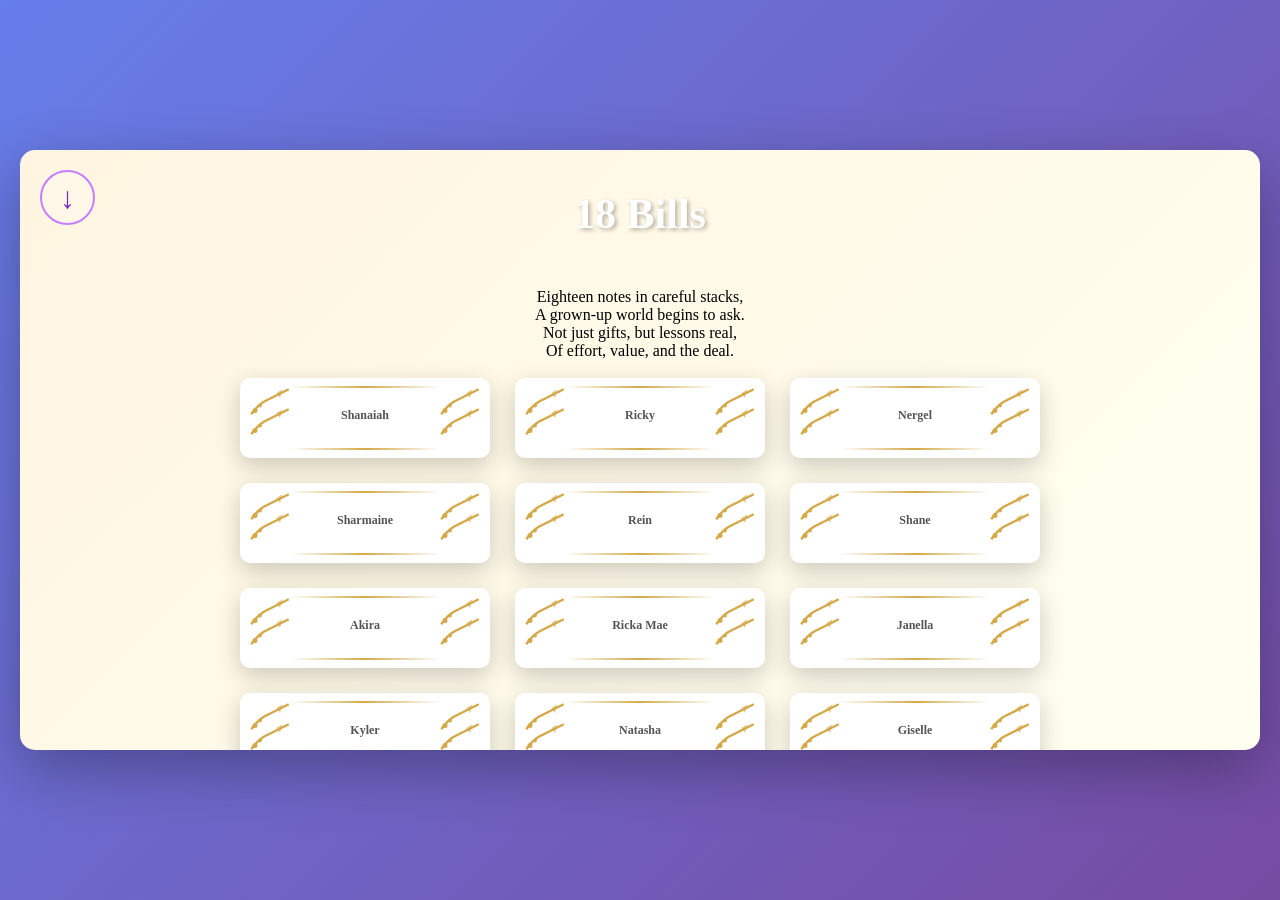
==== bills.html @ e5e014ae "Tab for the 18 Bills" ====
<!DOCTYPE html>
<html lang="en">
<head>
    <meta charset="UTF-8">
    <meta name="viewport" content="width=device-width, initial-scale=1.0">
    <title>Guest List - 18th Birthday</title>
    <style>
        * {
    margin: 0;
    padding: 0;
    box-sizing: border-box;
}

body {
    font-family: 'Arial', sans-serif;
    background: linear-gradient(135deg, #667eea 0%, #764ba2 100%);
    min-height: 100vh;
    padding: 40px 20px;

    opacity: 1;
    transition: opacity 0.5s ease, transform 0.5s ease;

    overflow-x: hidden;
}

.guests-container {
    max-width: 800px;
    margin: 0 auto;
}

.guests-title {
    text-align: center;
    color: white;
    font-size: 42px;
    margin-bottom: 50px;
    text-shadow: 2px 2px 4px rgba(0, 0, 0, 0.3);
}

.guests-list {
     display: grid;
    grid-template-columns: repeat(3, 1fr);
    gap: 25px;
}

.guest-card {
    position: relative;
    background: white;
    border-radius: 10px;
    padding: 30px 20px;
    min-height: 80px;
    box-shadow: 0 8px 25px rgba(0, 0, 0, 0.2);
    transition: all 0.3s ease;
}

.guest-card:hover {
    transform: translateY(-5px);
    box-shadow: 0 12px 35px rgba(0, 0, 0, 0.3);
}

.ornamental-border {
    position: absolute;
    top: 0;
    left: 0;
    right: 0;
    bottom: 0;
    pointer-events: none;
}

/* Corner decorations */
.corner {
    position: absolute;
    width: 50px;
    height: 50px;
    color: #d4a949;
}

.corner-svg {
    width: 100%;
    height: 100%;
}

.top-left {
    top: 5px;
    left: 5px;
}

.top-right {
    top: 5px;
    right: 5px;
    transform: scaleX(-1);
}

.bottom-left {
    bottom: 5px;
    left: 5px;
    transform: scaleY(-1);
}

.bottom-right {
    bottom: 5px;
    right: 5px;
    transform: scaleX(-1) scaleY(-1);
}

/* Border lines */
.border-line {
    position: absolute;
    background: linear-gradient(90deg, transparent, #d4a949, transparent);
}

.horizontal-top {
    top: 8px;
    left: 50px;
    right: 50px;
    height: 2px;
}

.horizontal-bottom {
    bottom: 8px;
    left: 50px;
    right: 50px;
    height: 2px;
}

.vertical-left {
    left: 8px;
    top: 50px;
    bottom: 50px;
    width: 2px;
}

.vertical-right {
    right: 8px;
    top: 50px;
    bottom: 50px;
    width: 2px;
}

/* Guest content */
.guest-content {
    position: relative;
    z-index: 2;
    text-align: center;
}

.guest-name {
    color: #764ba2;
    font-size: 18px;
    font-weight: bold;
}

/* Responsive design */
@media (max-width: 600px) {
    .guests-title {
        font-size: 32px;
        margin-bottom: 30px;
    }

    .guest-card {
        padding: 25px 15px;
    }

    .corner {
        width: 40px;
        height: 40px;
    }

    .horizontal-top,
    .horizontal-bottom {
        left: 40px;
        right: 40px;
    }

    .vertical-left,
    .vertical-right {
        top: 40px;
        bottom: 40px;
    }

    .guest-name {
        font-size: 16px;
    }
}

* {
    margin: 0;
    padding: 0;
    box-sizing: border-box;
}

body {
    font-family: 'Georgia', serif;
    background: linear-gradient(135deg, #667eea 0%, #764ba2 100%);
    min-height: 100vh;
    display: flex;
    justify-content: center;
    align-items: center;
    padding: 20px;
}

/* ========== ENVELOPE STYLES ========== */
.envelope-container {
    text-align: center;
}

.envelope {
    width: 300px;
    height: 200px;
    background: linear-gradient(135deg, #fff5e1 0%, #ffe4b5 100%);
    border: 3px solid #d4af37;
    border-radius: 5px;
    position: relative;
    cursor: pointer;
    transition: transform 0.3s ease, box-shadow 0.3s ease;
    box-shadow: 0 10px 30px rgba(0, 0, 0, 0.3);
    margin: 0 auto 30px;
}

.envelope:hover {
    transform: translateY(-5px);
    box-shadow: 0 15px 40px rgba(0, 0, 0, 0.4);
}

.envelope-flap {
    width: 0;
    height: 0;
    border-left: 150px solid transparent;
    border-right: 150px solid transparent;
    border-top: 100px solid #d4af37;
    position: absolute;
    top: 0;
    left: 0;
    transition: all 0.6s ease;
    transform-origin: top center;
}

.envelope.open .envelope-flap {
    border-top-color: #fff5e1;
    transform: rotateX(180deg);
}

.envelope-body {
    width: 100%;
    height: 100%;
    display: flex;
    justify-content: center;
    align-items: center;
    background: linear-gradient(135deg, #fff5e1 0%, #ffe4b5 100%);
}

.envelope-text {
    font-size: 28px;
    font-weight: bold;
    color: #d4af37;
    text-shadow: 2px 2px 4px rgba(0, 0, 0, 0.1);
    animation: float 3s ease-in-out infinite;
}

@keyframes float {
    0%, 100% { transform: translateY(0px); }
    50% { transform: translateY(-10px); }
}

.click-text {
    font-size: 16px;
    color: #ffffff;
    font-style: italic;
    animation: blink 2s infinite;
    margin-top: 20px;
}

@keyframes blink {
    0%, 100% { opacity: 1; }
    50% { opacity: 0.5; }
}

/* ========== CARDS STYLES ========== */
.cards-container {
    width: 100%;
    max-width: 600px;
    position: relative;
}

.card {
    background: linear-gradient(135deg, #fff5e1 0%, #fffff0 100%);
    border-radius: 15px;
    padding: 40px 30px;
    box-shadow: 0 20px 60px rgba(0, 0, 0, 0.3);
    position: absolute;
    width: 100%;
    opacity: 0;
    pointer-events: none;
    transition: opacity 0.4s ease, transform 0.4s ease;
    transform: scale(0.95);
    max-height: 600px;
    overflow-y: auto;

    /* animation */
    animation: slideLeft 1s ease;
}

/* animation keyframes */
@keyframes slideLeft{
    from{
        transform: translateX(-300px);
        opacity: 0;
    }

    to{
        transform: translateX(0);
        opacity: 1;
    }
}

.card.active {
    opacity: 1;
    pointer-events: auto;
    transform: scale(1);
    position: relative;
}

/* ========== CARD CONTENT ========== */
.card-content {
    text-align: center;
}

.card-title {
    font-size: 32px;
    color: #764ba2;
    margin-bottom: 20px;
    text-shadow: 1px 1px 2px rgba(0, 0, 0, 0.1);
}

.card-message {
    font-size: 16px;
    color: #555;
    margin-bottom: 15px;
}

.birthday-name {
    font-size: 36px;
    color: #d4af37;
    margin-bottom: 20px;
    font-style: italic;
}

.card-subtext {
    font-size: 18px;
    color: #764ba2;
    font-weight: bold;
    margin-bottom: 40px;
}

/* ========== NAVIGATION BUTTONS ========== */
.card-buttons {
    display: flex;
    flex-direction: column;
    gap: 15px;
    margin-top: 30px;
}

.nav-btn, .back-btn, .close-btn {
    padding: 12px 25px;
    font-size: 16px;
    border: none;
    border-radius: 8px;
    cursor: pointer;
    transition: all 0.3s ease;
    font-weight: bold;
}

.nav-btn {
    background: linear-gradient(135deg, #667eea 0%, #764ba2 100%);
    color: white;
    box-shadow: 0 5px 15px rgba(102, 126, 234, 0.4);
}

.nav-btn:hover {
    transform: translateY(-3px);
    box-shadow: 0 8px 20px rgba(102, 126, 234, 0.6);
}

.nav-btn:active {
    transform: translateY(-1px);
}

.back-btn {
    background: #f0f0f0;
    color: #764ba2;
    position: absolute;
    top: 15px;
    left: 15px;
    padding: 8px 15px;
    font-size: 14px;
    border: 2px solid #764ba2;
}

.back-btn:hover {
    background: #e0e0e0;
    transform: translateX(-3px);
}

.close-btn {
    background: transparent;
    color: #764ba2;
    position: absolute;
    top: 15px;
    right: 15px;
    font-size: 24px;
    width: 40px;
    height: 40px;
    padding: 0;
    border: 2px solid #764ba2;
    border-radius: 50%;
}

.close-btn:hover {
    background: #f0f0f0;
    transform: rotate(90deg);
}

/* ========== GUESTS GRID ========== */
.guests-grid {
    display: grid;
    grid-template-columns: repeat(auto-fit, minmax(100px, 1fr));
    gap: 20px;
    margin-top: 30px;
    padding: 30px 0;
}

.guest-item {
    text-align: center;
}

.guest-avatar {
    width: 80px;
    height: 80px;
    background: linear-gradient(135deg, #667eea 0%, #764ba2 100%);
    border-radius: 50%;
    display: flex;
    justify-content: center;
    align-items: center;
    margin: 0 auto 10px;
    font-size: 24px;
    font-weight: bold;
    color: white;
    box-shadow: 0 5px 15px rgba(102, 126, 234, 0.4);
}

.guest-name {
    font-size: 12px;
    color: #555;
    word-break: break-word;
}

/* ========== ABOUT SECTION ========== */
.about-section {
    text-align: left;
    background: rgba(102, 126, 234, 0.1);
    padding: 25px;
    border-radius: 10px;
    margin-top: 30px;
}

.about-text {
    font-size: 15px;
    color: #333;
    line-height: 1.8;
    margin-bottom: 20px;
}

.about-text:last-child {
    margin-bottom: 0;
}

/* ========== DETAILS SECTION ========== */
.details-section {
    display: grid;
    grid-template-columns: repeat(auto-fit, minmax(200px, 1fr));
    gap: 25px;
    margin-top: 30px;
}

.detail-item {
    background: rgba(102, 126, 234, 0.1);
    padding: 20px;
    border-radius: 10px;
    text-align: left;
}

.detail-item h3 {
    font-size: 18px;
    color: #764ba2;
    margin-bottom: 10px;
}

.detail-item p {
    font-size: 14px;
    color: #555;
    line-height: 1.6;
}

/* ========== SCROLLBAR STYLING ========== */
.card::-webkit-scrollbar {
    width: 6px;
}

.card::-webkit-scrollbar-track {
    background: #f1f1f1;
    border-radius: 10px;
}

.card::-webkit-scrollbar-thumb {
    background: #764ba2;
    border-radius: 10px;
}

.card::-webkit-scrollbar-thumb:hover {
    background: #667eea;
}

/* ========== RESPONSIVE DESIGN ========== */
@media (max-width: 768px) {
    .card {
        padding: 30px 20px;
    }

    .card-title {
        font-size: 24px;
    }

    .birthday-name {
        font-size: 28px;
    }

    .guests-grid {
        grid-template-columns: repeat(auto-fit, minmax(80px, 1fr));
        gap: 15px;
    }

    .guest-avatar {
        width: 60px;
        height: 60px;
        font-size: 18px;
    }

    .details-section {
        grid-template-columns: 1fr;
    }

    .envelope {
        width: 250px;
        height: 170px;
    }

    .envelope-flap {
        border-left: 125px solid transparent;
        border-right: 125px solid transparent;
        border-top: 85px solid #d4af37;
    }
}

@media (max-width: 480px) {
    body {
        padding: 10px;
    }

    .envelope {
        width: 220px;
        height: 150px;
    }

    .envelope-flap {
        border-left: 110px solid transparent;
        border-right: 110px solid transparent;
        border-top: 75px solid #d4af37;
    }

    .envelope-text {
        font-size: 20px;
    }

    .card {
        padding: 25px 15px;
        max-height: 500px;
    }

    .card-title {
        font-size: 20px;
    }

    .birthday-name {
        font-size: 24px;
    }

    .nav-btn {
        font-size: 14px;
        padding: 10px 20px;
    }

    .guests-grid {
        grid-template-columns: repeat(3, 1fr);
        gap: 10px;
    }

    .guest-name {
        font-size: 10px;
    }
}

@media (max-width: 768px) {
    .guests-list {
        grid-template-columns: repeat(2, 1fr);
    }
}

@media (max-width: 480px) {
    .guests-list {
        grid-template-columns: 1fr;
    }
}

.btn {
    display: flex;
    flex-direction: column;
    gap: 15px;
    margin-top: 30px;
    
}

.back-btn {
    padding: 12px 25px;
    font-size: 16px;
    border: none;
    border-radius: 8px;
    cursor: pointer;
    transition: transform 0.3s ease, box-shadow 0.3s ease;
    font-weight: bold;
}

.close-btn {
    position: fixed;
    top: 20px;
    left: 20px;

    width: 55px;
    height: 55px;

    display: flex;
    align-items: center;
    justify-content: center;

    border-radius: 50%;
    text-decoration: none;

    background: rgba(255,255,255,0.2);
    backdrop-filter: blur(8px);

    color: #7b2cbf;
    font-size:30px;
    font-weight: bold;

    border: 2px solid #c77dff;

    transition: all 0.4s ease;
}

.back-btn:hover {
    transform: scale(1.08);
    box-shadow: 0 8px 20px rgba(102, 126, 234, 0.4);
}

/* EXIT ANIMATION */
.fade-out {
    opacity: 0;
    transform: translateX(-80px);
}

/* ENTER ANIMATION */
.fade-in {
    opacity: 0;
    transform: translateX(80px);
}

.fade-in-active {
    opacity: 1;
    transform: translateX(0);
}
    </style>
</head>
<body>
    <div class="card active" id="card-main">
    <a href="eighteenth.html" class="close-btn">↓</a>
    <div class="card-content">
    <div class="guests-container">
        <h1 class="guests-title">18 Bills</h1>
        
        <p>Eighteen notes in careful stacks,<br>
            A grown-up world begins to ask.<br>
            Not just gifts, but lessons real,<br>
            Of effort, value, and the deal.</p>
<br>
        <div class="guests-list">
            <!-- Guest 1 -->
            <div class="guest-card">
                <div class="ornamental-border">
                    <div class="corner top-left">
                        <svg viewBox="0 0 40 40" class="corner-svg">
                            <path d="M 35 5 Q 25 10 15 15 Q 10 18 5 25" fill="none" stroke="currentColor" stroke-width="2"/>
                            <circle cx="8" cy="22" r="2" fill="currentColor"/>
                            <circle cx="12" cy="18" r="1.5" fill="currentColor"/>
                            <path d="M 25 8 L 30 5 L 28 12" fill="currentColor" opacity="0.6"/>
                        </svg>
                    </div>
                    <div class="corner top-right">
                        <svg viewBox="0 0 40 40" class="corner-svg">
                            <path d="M 5 5 Q 15 10 25 15 Q 30 18 35 25" fill="none" stroke="currentColor" stroke-width="2"/>
                            <circle cx="32" cy="22" r="2" fill="currentColor"/>
                            <circle cx="28" cy="18" r="1.5" fill="currentColor"/>
                            <path d="M 15 8 L 10 5 L 12 12" fill="currentColor" opacity="0.6"/>
                        </svg>
                    </div>
                    <div class="corner bottom-left">
                        <svg viewBox="0 0 40 40" class="corner-svg">
                            <path d="M 35 35 Q 25 30 15 25 Q 10 22 5 15" fill="none" stroke="currentColor" stroke-width="2"/>
                            <circle cx="8" cy="18" r="2" fill="currentColor"/>
                            <circle cx="12" cy="22" r="1.5" fill="currentColor"/>
                            <path d="M 25 32 L 30 35 L 28 28" fill="currentColor" opacity="0.6"/>
                        </svg>
                    </div>
                    <div class="corner bottom-right">
                        <svg viewBox="0 0 40 40" class="corner-svg">
                            <path d="M 5 35 Q 15 30 25 25 Q 30 22 35 15" fill="none" stroke="currentColor" stroke-width="2"/>
                            <circle cx="32" cy="18" r="2" fill="currentColor"/>
                            <circle cx="28" cy="22" r="1.5" fill="currentColor"/>
                            <path d="M 15 32 L 10 35 L 12 28" fill="currentColor" opacity="0.6"/>
                        </svg>
                    </div>
                    <div class="border-line horizontal-top"></div>
                    <div class="border-line horizontal-bottom"></div>
                    <div class="border-line vertical-left"></div>
                    <div class="border-line vertical-right"></div>
                </div>
                <div class="guest-content">
                    <p class="guest-name">Shanaiah</p>
                </div>
            </div>
        
            <!-- Guest 2 -->
            <div class="guest-card">
                <div class="ornamental-border">
                    <div class="corner top-left">
                        <svg viewBox="0 0 40 40" class="corner-svg">
                            <path d="M 35 5 Q 25 10 15 15 Q 10 18 5 25" fill="none" stroke="currentColor" stroke-width="2"/>
                            <circle cx="8" cy="22" r="2" fill="currentColor"/>
                            <circle cx="12" cy="18" r="1.5" fill="currentColor"/>
                            <path d="M 25 8 L 30 5 L 28 12" fill="currentColor" opacity="0.6"/>
                        </svg>
                    </div>
                    <div class="corner top-right">
                        <svg viewBox="0 0 40 40" class="corner-svg">
                            <path d="M 5 5 Q 15 10 25 15 Q 30 18 35 25" fill="none" stroke="currentColor" stroke-width="2"/>
                            <circle cx="32" cy="22" r="2" fill="currentColor"/>
                            <circle cx="28" cy="18" r="1.5" fill="currentColor"/>
                            <path d="M 15 8 L 10 5 L 12 12" fill="currentColor" opacity="0.6"/>
                        </svg>
                    </div>
                    <div class="corner bottom-left">
                        <svg viewBox="0 0 40 40" class="corner-svg">
                            <path d="M 35 35 Q 25 30 15 25 Q 10 22 5 15" fill="none" stroke="currentColor" stroke-width="2"/>
                            <circle cx="8" cy="18" r="2" fill="currentColor"/>
                            <circle cx="12" cy="22" r="1.5" fill="currentColor"/>
                            <path d="M 25 32 L 30 35 L 28 28" fill="currentColor" opacity="0.6"/>
                        </svg>
                    </div>
                    <div class="corner bottom-right">
                        <svg viewBox="0 0 40 40" class="corner-svg">
                            <path d="M 5 35 Q 15 30 25 25 Q 30 22 35 15" fill="none" stroke="currentColor" stroke-width="2"/>
                            <circle cx="32" cy="18" r="2" fill="currentColor"/>
                            <circle cx="28" cy="22" r="1.5" fill="currentColor"/>
                            <path d="M 15 32 L 10 35 L 12 28" fill="currentColor" opacity="0.6"/>
                        </svg>
                    </div>
                    <div class="border-line horizontal-top"></div>
                    <div class="border-line horizontal-bottom"></div>
                    <div class="border-line vertical-left"></div>
                    <div class="border-line vertical-right"></div>
                </div>
                <div class="guest-content">
                    <p class="guest-name">Ricky</p>
                </div>
            </div>

            <!-- Guest 3 -->
            <div class="guest-card">
                <div class="ornamental-border">
                    <div class="corner top-left">
                        <svg viewBox="0 0 40 40" class="corner-svg">
                            <path d="M 35 5 Q 25 10 15 15 Q 10 18 5 25" fill="none" stroke="currentColor" stroke-width="2"/>
                            <circle cx="8" cy="22" r="2" fill="currentColor"/>
                            <circle cx="12" cy="18" r="1.5" fill="currentColor"/>
                            <path d="M 25 8 L 30 5 L 28 12" fill="currentColor" opacity="0.6"/>
                        </svg>
                    </div>
                    <div class="corner top-right">
                        <svg viewBox="0 0 40 40" class="corner-svg">
                            <path d="M 5 5 Q 15 10 25 15 Q 30 18 35 25" fill="none" stroke="currentColor" stroke-width="2"/>
                            <circle cx="32" cy="22" r="2" fill="currentColor"/>
                            <circle cx="28" cy="18" r="1.5" fill="currentColor"/>
                            <path d="M 15 8 L 10 5 L 12 12" fill="currentColor" opacity="0.6"/>
                        </svg>
                    </div>
                    <div class="corner bottom-left">
                        <svg viewBox="0 0 40 40" class="corner-svg">
                            <path d="M 35 35 Q 25 30 15 25 Q 10 22 5 15" fill="none" stroke="currentColor" stroke-width="2"/>
                            <circle cx="8" cy="18" r="2" fill="currentColor"/>
                            <circle cx="12" cy="22" r="1.5" fill="currentColor"/>
                            <path d="M 25 32 L 30 35 L 28 28" fill="currentColor" opacity="0.6"/>
                        </svg>
                    </div>
                    <div class="corner bottom-right">
                        <svg viewBox="0 0 40 40" class="corner-svg">
                            <path d="M 5 35 Q 15 30 25 25 Q 30 22 35 15" fill="none" stroke="currentColor" stroke-width="2"/>
                            <circle cx="32" cy="18" r="2" fill="currentColor"/>
                            <circle cx="28" cy="22" r="1.5" fill="currentColor"/>
                            <path d="M 15 32 L 10 35 L 12 28" fill="currentColor" opacity="0.6"/>
                        </svg>
                    </div>
                    <div class="border-line horizontal-top"></div>
                    <div class="border-line horizontal-bottom"></div>
                    <div class="border-line vertical-left"></div>
                    <div class="border-line vertical-right"></div>
                </div>
                <div class="guest-content">
                    <p class="guest-name">Nergel</p>
                </div>
            </div>

            <!-- Guest 4 -->
            <div class="guest-card">
                <div class="ornamental-border">
                    <div class="corner top-left">
                        <svg viewBox="0 0 40 40" class="corner-svg">
                            <path d="M 35 5 Q 25 10 15 15 Q 10 18 5 25" fill="none" stroke="currentColor" stroke-width="2"/>
                            <circle cx="8" cy="22" r="2" fill="currentColor"/>
                            <circle cx="12" cy="18" r="1.5" fill="currentColor"/>
                            <path d="M 25 8 L 30 5 L 28 12" fill="currentColor" opacity="0.6"/>
                        </svg>
                    </div>
                    <div class="corner top-right">
                        <svg viewBox="0 0 40 40" class="corner-svg">
                            <path d="M 5 5 Q 15 10 25 15 Q 30 18 35 25" fill="none" stroke="currentColor" stroke-width="2"/>
                            <circle cx="32" cy="22" r="2" fill="currentColor"/>
                            <circle cx="28" cy="18" r="1.5" fill="currentColor"/>
                            <path d="M 15 8 L 10 5 L 12 12" fill="currentColor" opacity="0.6"/>
                        </svg>
                    </div>
                    <div class="corner bottom-left">
                        <svg viewBox="0 0 40 40" class="corner-svg">
                            <path d="M 35 35 Q 25 30 15 25 Q 10 22 5 15" fill="none" stroke="currentColor" stroke-width="2"/>
                            <circle cx="8" cy="18" r="2" fill="currentColor"/>
                            <circle cx="12" cy="22" r="1.5" fill="currentColor"/>
                            <path d="M 25 32 L 30 35 L 28 28" fill="currentColor" opacity="0.6"/>
                        </svg>
                    </div>
                    <div class="corner bottom-right">
                        <svg viewBox="0 0 40 40" class="corner-svg">
                            <path d="M 5 35 Q 15 30 25 25 Q 30 22 35 15" fill="none" stroke="currentColor" stroke-width="2"/>
                            <circle cx="32" cy="18" r="2" fill="currentColor"/>
                            <circle cx="28" cy="22" r="1.5" fill="currentColor"/>
                            <path d="M 15 32 L 10 35 L 12 28" fill="currentColor" opacity="0.6"/>
                        </svg>
                    </div>
                    <div class="border-line horizontal-top"></div>
                    <div class="border-line horizontal-bottom"></div>
                    <div class="border-line vertical-left"></div>
                    <div class="border-line vertical-right"></div>
                </div>
                <div class="guest-content">
                    <p class="guest-name">Sharmaine</p>
                </div>
            </div>

            <!-- Guest 5 -->
            <div class="guest-card">
                <div class="ornamental-border">
                    <div class="corner top-left">
                        <svg viewBox="0 0 40 40" class="corner-svg">
                            <path d="M 35 5 Q 25 10 15 15 Q 10 18 5 25" fill="none" stroke="currentColor" stroke-width="2"/>
                            <circle cx="8" cy="22" r="2" fill="currentColor"/>
                            <circle cx="12" cy="18" r="1.5" fill="currentColor"/>
                            <path d="M 25 8 L 30 5 L 28 12" fill="currentColor" opacity="0.6"/>
                        </svg>
                    </div>
                    <div class="corner top-right">
                        <svg viewBox="0 0 40 40" class="corner-svg">
                            <path d="M 5 5 Q 15 10 25 15 Q 30 18 35 25" fill="none" stroke="currentColor" stroke-width="2"/>
                            <circle cx="32" cy="22" r="2" fill="currentColor"/>
                            <circle cx="28" cy="18" r="1.5" fill="currentColor"/>
                            <path d="M 15 8 L 10 5 L 12 12" fill="currentColor" opacity="0.6"/>
                        </svg>
                    </div>
                    <div class="corner bottom-left">
                        <svg viewBox="0 0 40 40" class="corner-svg">
                            <path d="M 35 35 Q 25 30 15 25 Q 10 22 5 15" fill="none" stroke="currentColor" stroke-width="2"/>
                            <circle cx="8" cy="18" r="2" fill="currentColor"/>
                            <circle cx="12" cy="22" r="1.5" fill="currentColor"/>
                            <path d="M 25 32 L 30 35 L 28 28" fill="currentColor" opacity="0.6"/>
                        </svg>
                    </div>
                    <div class="corner bottom-right">
                        <svg viewBox="0 0 40 40" class="corner-svg">
                            <path d="M 5 35 Q 15 30 25 25 Q 30 22 35 15" fill="none" stroke="currentColor" stroke-width="2"/>
                            <circle cx="32" cy="18" r="2" fill="currentColor"/>
                            <circle cx="28" cy="22" r="1.5" fill="currentColor"/>
                            <path d="M 15 32 L 10 35 L 12 28" fill="currentColor" opacity="0.6"/>
                        </svg>
                    </div>
                    <div class="border-line horizontal-top"></div>
                    <div class="border-line horizontal-bottom"></div>
                    <div class="border-line vertical-left"></div>
                    <div class="border-line vertical-right"></div>
                </div>
                <div class="guest-content">
                    <p class="guest-name">Rein</p>
                </div>
            </div>

            <!-- Guest 6 -->
            <div class="guest-card">
                <div class="ornamental-border">
                    <div class="corner top-left">
                        <svg viewBox="0 0 40 40" class="corner-svg">
                            <path d="M 35 5 Q 25 10 15 15 Q 10 18 5 25" fill="none" stroke="currentColor" stroke-width="2"/>
                            <circle cx="8" cy="22" r="2" fill="currentColor"/>
                            <circle cx="12" cy="18" r="1.5" fill="currentColor"/>
                            <path d="M 25 8 L 30 5 L 28 12" fill="currentColor" opacity="0.6"/>
                        </svg>
                    </div>
                    <div class="corner top-right">
                        <svg viewBox="0 0 40 40" class="corner-svg">
                            <path d="M 5 5 Q 15 10 25 15 Q 30 18 35 25" fill="none" stroke="currentColor" stroke-width="2"/>
                            <circle cx="32" cy="22" r="2" fill="currentColor"/>
                            <circle cx="28" cy="18" r="1.5" fill="currentColor"/>
                            <path d="M 15 8 L 10 5 L 12 12" fill="currentColor" opacity="0.6"/>
                        </svg>
                    </div>
                    <div class="corner bottom-left">
                        <svg viewBox="0 0 40 40" class="corner-svg">
                            <path d="M 35 35 Q 25 30 15 25 Q 10 22 5 15" fill="none" stroke="currentColor" stroke-width="2"/>
                            <circle cx="8" cy="18" r="2" fill="currentColor"/>
                            <circle cx="12" cy="22" r="1.5" fill="currentColor"/>
                            <path d="M 25 32 L 30 35 L 28 28" fill="currentColor" opacity="0.6"/>
                        </svg>
                    </div>
                    <div class="corner bottom-right">
                        <svg viewBox="0 0 40 40" class="corner-svg">
                            <path d="M 5 35 Q 15 30 25 25 Q 30 22 35 15" fill="none" stroke="currentColor" stroke-width="2"/>
                            <circle cx="32" cy="18" r="2" fill="currentColor"/>
                            <circle cx="28" cy="22" r="1.5" fill="currentColor"/>
                            <path d="M 15 32 L 10 35 L 12 28" fill="currentColor" opacity="0.6"/>
                        </svg>
                    </div>
                    <div class="border-line horizontal-top"></div>
                    <div class="border-line horizontal-bottom"></div>
                    <div class="border-line vertical-left"></div>
                    <div class="border-line vertical-right"></div>
                </div>
                <div class="guest-content">
                    <p class="guest-name">Shane</p>
                </div>
            </div>

            <!-- Guest 6 -->
            <div class="guest-card">
                <div class="ornamental-border">
                    <div class="corner top-left">
                        <svg viewBox="0 0 40 40" class="corner-svg">
                            <path d="M 35 5 Q 25 10 15 15 Q 10 18 5 25" fill="none" stroke="currentColor" stroke-width="2"/>
                            <circle cx="8" cy="22" r="2" fill="currentColor"/>
                            <circle cx="12" cy="18" r="1.5" fill="currentColor"/>
                            <path d="M 25 8 L 30 5 L 28 12" fill="currentColor" opacity="0.6"/>
                        </svg>
                    </div>
                    <div class="corner top-right">
                        <svg viewBox="0 0 40 40" class="corner-svg">
                            <path d="M 5 5 Q 15 10 25 15 Q 30 18 35 25" fill="none" stroke="currentColor" stroke-width="2"/>
                            <circle cx="32" cy="22" r="2" fill="currentColor"/>
                            <circle cx="28" cy="18" r="1.5" fill="currentColor"/>
                            <path d="M 15 8 L 10 5 L 12 12" fill="currentColor" opacity="0.6"/>
                        </svg>
                    </div>
                    <div class="corner bottom-left">
                        <svg viewBox="0 0 40 40" class="corner-svg">
                            <path d="M 35 35 Q 25 30 15 25 Q 10 22 5 15" fill="none" stroke="currentColor" stroke-width="2"/>
                            <circle cx="8" cy="18" r="2" fill="currentColor"/>
                            <circle cx="12" cy="22" r="1.5" fill="currentColor"/>
                            <path d="M 25 32 L 30 35 L 28 28" fill="currentColor" opacity="0.6"/>
                        </svg>
                    </div>
                    <div class="corner bottom-right">
                        <svg viewBox="0 0 40 40" class="corner-svg">
                            <path d="M 5 35 Q 15 30 25 25 Q 30 22 35 15" fill="none" stroke="currentColor" stroke-width="2"/>
                            <circle cx="32" cy="18" r="2" fill="currentColor"/>
                            <circle cx="28" cy="22" r="1.5" fill="currentColor"/>
                            <path d="M 15 32 L 10 35 L 12 28" fill="currentColor" opacity="0.6"/>
                        </svg>
                    </div>
                    <div class="border-line horizontal-top"></div>
                    <div class="border-line horizontal-bottom"></div>
                    <div class="border-line vertical-left"></div>
                    <div class="border-line vertical-right"></div>
                </div>
                <div class="guest-content">
                    <p class="guest-name">Akira</p>
                </div>
            </div>

            <!-- Guest 6 -->
            <div class="guest-card">
                <div class="ornamental-border">
                    <div class="corner top-left">
                        <svg viewBox="0 0 40 40" class="corner-svg">
                            <path d="M 35 5 Q 25 10 15 15 Q 10 18 5 25" fill="none" stroke="currentColor" stroke-width="2"/>
                            <circle cx="8" cy="22" r="2" fill="currentColor"/>
                            <circle cx="12" cy="18" r="1.5" fill="currentColor"/>
                            <path d="M 25 8 L 30 5 L 28 12" fill="currentColor" opacity="0.6"/>
                        </svg>
                    </div>
                    <div class="corner top-right">
                        <svg viewBox="0 0 40 40" class="corner-svg">
                            <path d="M 5 5 Q 15 10 25 15 Q 30 18 35 25" fill="none" stroke="currentColor" stroke-width="2"/>
                            <circle cx="32" cy="22" r="2" fill="currentColor"/>
                            <circle cx="28" cy="18" r="1.5" fill="currentColor"/>
                            <path d="M 15 8 L 10 5 L 12 12" fill="currentColor" opacity="0.6"/>
                        </svg>
                    </div>
                    <div class="corner bottom-left">
                        <svg viewBox="0 0 40 40" class="corner-svg">
                            <path d="M 35 35 Q 25 30 15 25 Q 10 22 5 15" fill="none" stroke="currentColor" stroke-width="2"/>
                            <circle cx="8" cy="18" r="2" fill="currentColor"/>
                            <circle cx="12" cy="22" r="1.5" fill="currentColor"/>
                            <path d="M 25 32 L 30 35 L 28 28" fill="currentColor" opacity="0.6"/>
                        </svg>
                    </div>
                    <div class="corner bottom-right">
                        <svg viewBox="0 0 40 40" class="corner-svg">
                            <path d="M 5 35 Q 15 30 25 25 Q 30 22 35 15" fill="none" stroke="currentColor" stroke-width="2"/>
                            <circle cx="32" cy="18" r="2" fill="currentColor"/>
                            <circle cx="28" cy="22" r="1.5" fill="currentColor"/>
                            <path d="M 15 32 L 10 35 L 12 28" fill="currentColor" opacity="0.6"/>
                        </svg>
                    </div>
                    <div class="border-line horizontal-top"></div>
                    <div class="border-line horizontal-bottom"></div>
                    <div class="border-line vertical-left"></div>
                    <div class="border-line vertical-right"></div>
                </div>
                <div class="guest-content">
                    <p class="guest-name">Ricka Mae</p>
                </div>
            </div>

            <!-- Guest 6 -->
            <div class="guest-card">
                <div class="ornamental-border">
                    <div class="corner top-left">
                        <svg viewBox="0 0 40 40" class="corner-svg">
                            <path d="M 35 5 Q 25 10 15 15 Q 10 18 5 25" fill="none" stroke="currentColor" stroke-width="2"/>
                            <circle cx="8" cy="22" r="2" fill="currentColor"/>
                            <circle cx="12" cy="18" r="1.5" fill="currentColor"/>
                            <path d="M 25 8 L 30 5 L 28 12" fill="currentColor" opacity="0.6"/>
                        </svg>
                    </div>
                    <div class="corner top-right">
                        <svg viewBox="0 0 40 40" class="corner-svg">
                            <path d="M 5 5 Q 15 10 25 15 Q 30 18 35 25" fill="none" stroke="currentColor" stroke-width="2"/>
                            <circle cx="32" cy="22" r="2" fill="currentColor"/>
                            <circle cx="28" cy="18" r="1.5" fill="currentColor"/>
                            <path d="M 15 8 L 10 5 L 12 12" fill="currentColor" opacity="0.6"/>
                        </svg>
                    </div>
                    <div class="corner bottom-left">
                        <svg viewBox="0 0 40 40" class="corner-svg">
                            <path d="M 35 35 Q 25 30 15 25 Q 10 22 5 15" fill="none" stroke="currentColor" stroke-width="2"/>
                            <circle cx="8" cy="18" r="2" fill="currentColor"/>
                            <circle cx="12" cy="22" r="1.5" fill="currentColor"/>
                            <path d="M 25 32 L 30 35 L 28 28" fill="currentColor" opacity="0.6"/>
                        </svg>
                    </div>
                    <div class="corner bottom-right">
                        <svg viewBox="0 0 40 40" class="corner-svg">
                            <path d="M 5 35 Q 15 30 25 25 Q 30 22 35 15" fill="none" stroke="currentColor" stroke-width="2"/>
                            <circle cx="32" cy="18" r="2" fill="currentColor"/>
                            <circle cx="28" cy="22" r="1.5" fill="currentColor"/>
                            <path d="M 15 32 L 10 35 L 12 28" fill="currentColor" opacity="0.6"/>
                        </svg>
                    </div>
                    <div class="border-line horizontal-top"></div>
                    <div class="border-line horizontal-bottom"></div>
                    <div class="border-line vertical-left"></div>
                    <div class="border-line vertical-right"></div>
                </div>
                <div class="guest-content">
                    <p class="guest-name">Janella</p>
                </div>
            </div>

            <!-- Guest 6 -->
            <div class="guest-card">
                <div class="ornamental-border">
                    <div class="corner top-left">
                        <svg viewBox="0 0 40 40" class="corner-svg">
                            <path d="M 35 5 Q 25 10 15 15 Q 10 18 5 25" fill="none" stroke="currentColor" stroke-width="2"/>
                            <circle cx="8" cy="22" r="2" fill="currentColor"/>
                            <circle cx="12" cy="18" r="1.5" fill="currentColor"/>
                            <path d="M 25 8 L 30 5 L 28 12" fill="currentColor" opacity="0.6"/>
                        </svg>
                    </div>
                    <div class="corner top-right">
                        <svg viewBox="0 0 40 40" class="corner-svg">
                            <path d="M 5 5 Q 15 10 25 15 Q 30 18 35 25" fill="none" stroke="currentColor" stroke-width="2"/>
                            <circle cx="32" cy="22" r="2" fill="currentColor"/>
                            <circle cx="28" cy="18" r="1.5" fill="currentColor"/>
                            <path d="M 15 8 L 10 5 L 12 12" fill="currentColor" opacity="0.6"/>
                        </svg>
                    </div>
                    <div class="corner bottom-left">
                        <svg viewBox="0 0 40 40" class="corner-svg">
                            <path d="M 35 35 Q 25 30 15 25 Q 10 22 5 15" fill="none" stroke="currentColor" stroke-width="2"/>
                            <circle cx="8" cy="18" r="2" fill="currentColor"/>
                            <circle cx="12" cy="22" r="1.5" fill="currentColor"/>
                            <path d="M 25 32 L 30 35 L 28 28" fill="currentColor" opacity="0.6"/>
                        </svg>
                    </div>
                    <div class="corner bottom-right">
                        <svg viewBox="0 0 40 40" class="corner-svg">
                            <path d="M 5 35 Q 15 30 25 25 Q 30 22 35 15" fill="none" stroke="currentColor" stroke-width="2"/>
                            <circle cx="32" cy="18" r="2" fill="currentColor"/>
                            <circle cx="28" cy="22" r="1.5" fill="currentColor"/>
                            <path d="M 15 32 L 10 35 L 12 28" fill="currentColor" opacity="0.6"/>
                        </svg>
                    </div>
                    <div class="border-line horizontal-top"></div>
                    <div class="border-line horizontal-bottom"></div>
                    <div class="border-line vertical-left"></div>
                    <div class="border-line vertical-right"></div>
                </div>
                <div class="guest-content">
                    <p class="guest-name">Kyler</p>
                </div>
            </div>

            <!-- Guest 6 -->
            <div class="guest-card">
                <div class="ornamental-border">
                    <div class="corner top-left">
                        <svg viewBox="0 0 40 40" class="corner-svg">
                            <path d="M 35 5 Q 25 10 15 15 Q 10 18 5 25" fill="none" stroke="currentColor" stroke-width="2"/>
                            <circle cx="8" cy="22" r="2" fill="currentColor"/>
                            <circle cx="12" cy="18" r="1.5" fill="currentColor"/>
                            <path d="M 25 8 L 30 5 L 28 12" fill="currentColor" opacity="0.6"/>
                        </svg>
                    </div>
                    <div class="corner top-right">
                        <svg viewBox="0 0 40 40" class="corner-svg">
                            <path d="M 5 5 Q 15 10 25 15 Q 30 18 35 25" fill="none" stroke="currentColor" stroke-width="2"/>
                            <circle cx="32" cy="22" r="2" fill="currentColor"/>
                            <circle cx="28" cy="18" r="1.5" fill="currentColor"/>
                            <path d="M 15 8 L 10 5 L 12 12" fill="currentColor" opacity="0.6"/>
                        </svg>
                    </div>
                    <div class="corner bottom-left">
                        <svg viewBox="0 0 40 40" class="corner-svg">
                            <path d="M 35 35 Q 25 30 15 25 Q 10 22 5 15" fill="none" stroke="currentColor" stroke-width="2"/>
                            <circle cx="8" cy="18" r="2" fill="currentColor"/>
                            <circle cx="12" cy="22" r="1.5" fill="currentColor"/>
                            <path d="M 25 32 L 30 35 L 28 28" fill="currentColor" opacity="0.6"/>
                        </svg>
                    </div>
                    <div class="corner bottom-right">
                        <svg viewBox="0 0 40 40" class="corner-svg">
                            <path d="M 5 35 Q 15 30 25 25 Q 30 22 35 15" fill="none" stroke="currentColor" stroke-width="2"/>
                            <circle cx="32" cy="18" r="2" fill="currentColor"/>
                            <circle cx="28" cy="22" r="1.5" fill="currentColor"/>
                            <path d="M 15 32 L 10 35 L 12 28" fill="currentColor" opacity="0.6"/>
                        </svg>
                    </div>
                    <div class="border-line horizontal-top"></div>
                    <div class="border-line horizontal-bottom"></div>
                    <div class="border-line vertical-left"></div>
                    <div class="border-line vertical-right"></div>
                </div>
                <div class="guest-content">
                    <p class="guest-name">Natasha</p>
                </div>
            </div>

            <!-- Guest 6 -->
            <div class="guest-card">
                <div class="ornamental-border">
                    <div class="corner top-left">
                        <svg viewBox="0 0 40 40" class="corner-svg">
                            <path d="M 35 5 Q 25 10 15 15 Q 10 18 5 25" fill="none" stroke="currentColor" stroke-width="2"/>
                            <circle cx="8" cy="22" r="2" fill="currentColor"/>
                            <circle cx="12" cy="18" r="1.5" fill="currentColor"/>
                            <path d="M 25 8 L 30 5 L 28 12" fill="currentColor" opacity="0.6"/>
                        </svg>
                    </div>
                    <div class="corner top-right">
                        <svg viewBox="0 0 40 40" class="corner-svg">
                            <path d="M 5 5 Q 15 10 25 15 Q 30 18 35 25" fill="none" stroke="currentColor" stroke-width="2"/>
                            <circle cx="32" cy="22" r="2" fill="currentColor"/>
                            <circle cx="28" cy="18" r="1.5" fill="currentColor"/>
                            <path d="M 15 8 L 10 5 L 12 12" fill="currentColor" opacity="0.6"/>
                        </svg>
                    </div>
                    <div class="corner bottom-left">
                        <svg viewBox="0 0 40 40" class="corner-svg">
                            <path d="M 35 35 Q 25 30 15 25 Q 10 22 5 15" fill="none" stroke="currentColor" stroke-width="2"/>
                            <circle cx="8" cy="18" r="2" fill="currentColor"/>
                            <circle cx="12" cy="22" r="1.5" fill="currentColor"/>
                            <path d="M 25 32 L 30 35 L 28 28" fill="currentColor" opacity="0.6"/>
                        </svg>
                    </div>
                    <div class="corner bottom-right">
                        <svg viewBox="0 0 40 40" class="corner-svg">
                            <path d="M 5 35 Q 15 30 25 25 Q 30 22 35 15" fill="none" stroke="currentColor" stroke-width="2"/>
                            <circle cx="32" cy="18" r="2" fill="currentColor"/>
                            <circle cx="28" cy="22" r="1.5" fill="currentColor"/>
                            <path d="M 15 32 L 10 35 L 12 28" fill="currentColor" opacity="0.6"/>
                        </svg>
                    </div>
                    <div class="border-line horizontal-top"></div>
                    <div class="border-line horizontal-bottom"></div>
                    <div class="border-line vertical-left"></div>
                    <div class="border-line vertical-right"></div>
                </div>
                <div class="guest-content">
                    <p class="guest-name">Giselle</p>
                </div>
            </div>

            <!-- Guest 6 -->
            <div class="guest-card">
                <div class="ornamental-border">
                    <div class="corner top-left">
                        <svg viewBox="0 0 40 40" class="corner-svg">
                            <path d="M 35 5 Q 25 10 15 15 Q 10 18 5 25" fill="none" stroke="currentColor" stroke-width="2"/>
                            <circle cx="8" cy="22" r="2" fill="currentColor"/>
                            <circle cx="12" cy="18" r="1.5" fill="currentColor"/>
                            <path d="M 25 8 L 30 5 L 28 12" fill="currentColor" opacity="0.6"/>
                        </svg>
                    </div>
                    <div class="corner top-right">
                        <svg viewBox="0 0 40 40" class="corner-svg">
                            <path d="M 5 5 Q 15 10 25 15 Q 30 18 35 25" fill="none" stroke="currentColor" stroke-width="2"/>
                            <circle cx="32" cy="22" r="2" fill="currentColor"/>
                            <circle cx="28" cy="18" r="1.5" fill="currentColor"/>
                            <path d="M 15 8 L 10 5 L 12 12" fill="currentColor" opacity="0.6"/>
                        </svg>
                    </div>
                    <div class="corner bottom-left">
                        <svg viewBox="0 0 40 40" class="corner-svg">
                            <path d="M 35 35 Q 25 30 15 25 Q 10 22 5 15" fill="none" stroke="currentColor" stroke-width="2"/>
                            <circle cx="8" cy="18" r="2" fill="currentColor"/>
                            <circle cx="12" cy="22" r="1.5" fill="currentColor"/>
                            <path d="M 25 32 L 30 35 L 28 28" fill="currentColor" opacity="0.6"/>
                        </svg>
                    </div>
                    <div class="corner bottom-right">
                        <svg viewBox="0 0 40 40" class="corner-svg">
                            <path d="M 5 35 Q 15 30 25 25 Q 30 22 35 15" fill="none" stroke="currentColor" stroke-width="2"/>
                            <circle cx="32" cy="18" r="2" fill="currentColor"/>
                            <circle cx="28" cy="22" r="1.5" fill="currentColor"/>
                            <path d="M 15 32 L 10 35 L 12 28" fill="currentColor" opacity="0.6"/>
                        </svg>
                    </div>
                    <div class="border-line horizontal-top"></div>
                    <div class="border-line horizontal-bottom"></div>
                    <div class="border-line vertical-left"></div>
                    <div class="border-line vertical-right"></div>
                </div>
                <div class="guest-content">
                    <p class="guest-name">Mary Shelle</p>
                </div>
            </div>

            <!-- Guest 6 -->
            <div class="guest-card">
                <div class="ornamental-border">
                    <div class="corner top-left">
                        <svg viewBox="0 0 40 40" class="corner-svg">
                            <path d="M 35 5 Q 25 10 15 15 Q 10 18 5 25" fill="none" stroke="currentColor" stroke-width="2"/>
                            <circle cx="8" cy="22" r="2" fill="currentColor"/>
                            <circle cx="12" cy="18" r="1.5" fill="currentColor"/>
                            <path d="M 25 8 L 30 5 L 28 12" fill="currentColor" opacity="0.6"/>
                        </svg>
                    </div>
                    <div class="corner top-right">
                        <svg viewBox="0 0 40 40" class="corner-svg">
                            <path d="M 5 5 Q 15 10 25 15 Q 30 18 35 25" fill="none" stroke="currentColor" stroke-width="2"/>
                            <circle cx="32" cy="22" r="2" fill="currentColor"/>
                            <circle cx="28" cy="18" r="1.5" fill="currentColor"/>
                            <path d="M 15 8 L 10 5 L 12 12" fill="currentColor" opacity="0.6"/>
                        </svg>
                    </div>
                    <div class="corner bottom-left">
                        <svg viewBox="0 0 40 40" class="corner-svg">
                            <path d="M 35 35 Q 25 30 15 25 Q 10 22 5 15" fill="none" stroke="currentColor" stroke-width="2"/>
                            <circle cx="8" cy="18" r="2" fill="currentColor"/>
                            <circle cx="12" cy="22" r="1.5" fill="currentColor"/>
                            <path d="M 25 32 L 30 35 L 28 28" fill="currentColor" opacity="0.6"/>
                        </svg>
                    </div>
                    <div class="corner bottom-right">
                        <svg viewBox="0 0 40 40" class="corner-svg">
                            <path d="M 5 35 Q 15 30 25 25 Q 30 22 35 15" fill="none" stroke="currentColor" stroke-width="2"/>
                            <circle cx="32" cy="18" r="2" fill="currentColor"/>
                            <circle cx="28" cy="22" r="1.5" fill="currentColor"/>
                            <path d="M 15 32 L 10 35 L 12 28" fill="currentColor" opacity="0.6"/>
                        </svg>
                    </div>
                    <div class="border-line horizontal-top"></div>
                    <div class="border-line horizontal-bottom"></div>
                    <div class="border-line vertical-left"></div>
                    <div class="border-line vertical-right"></div>
                </div>
                <div class="guest-content">
                    <p class="guest-name">Faith</p>
                </div>
            </div>

            <!-- Guest 6 -->
            <div class="guest-card">
                <div class="ornamental-border">
                    <div class="corner top-left">
                        <svg viewBox="0 0 40 40" class="corner-svg">
                            <path d="M 35 5 Q 25 10 15 15 Q 10 18 5 25" fill="none" stroke="currentColor" stroke-width="2"/>
                            <circle cx="8" cy="22" r="2" fill="currentColor"/>
                            <circle cx="12" cy="18" r="1.5" fill="currentColor"/>
                            <path d="M 25 8 L 30 5 L 28 12" fill="currentColor" opacity="0.6"/>
                        </svg>
                    </div>
                    <div class="corner top-right">
                        <svg viewBox="0 0 40 40" class="corner-svg">
                            <path d="M 5 5 Q 15 10 25 15 Q 30 18 35 25" fill="none" stroke="currentColor" stroke-width="2"/>
                            <circle cx="32" cy="22" r="2" fill="currentColor"/>
                            <circle cx="28" cy="18" r="1.5" fill="currentColor"/>
                            <path d="M 15 8 L 10 5 L 12 12" fill="currentColor" opacity="0.6"/>
                        </svg>
                    </div>
                    <div class="corner bottom-left">
                        <svg viewBox="0 0 40 40" class="corner-svg">
                            <path d="M 35 35 Q 25 30 15 25 Q 10 22 5 15" fill="none" stroke="currentColor" stroke-width="2"/>
                            <circle cx="8" cy="18" r="2" fill="currentColor"/>
                            <circle cx="12" cy="22" r="1.5" fill="currentColor"/>
                            <path d="M 25 32 L 30 35 L 28 28" fill="currentColor" opacity="0.6"/>
                        </svg>
                    </div>
                    <div class="corner bottom-right">
                        <svg viewBox="0 0 40 40" class="corner-svg">
                            <path d="M 5 35 Q 15 30 25 25 Q 30 22 35 15" fill="none" stroke="currentColor" stroke-width="2"/>
                            <circle cx="32" cy="18" r="2" fill="currentColor"/>
                            <circle cx="28" cy="22" r="1.5" fill="currentColor"/>
                            <path d="M 15 32 L 10 35 L 12 28" fill="currentColor" opacity="0.6"/>
                        </svg>
                    </div>
                    <div class="border-line horizontal-top"></div>
                    <div class="border-line horizontal-bottom"></div>
                    <div class="border-line vertical-left"></div>
                    <div class="border-line vertical-right"></div>
                </div>
                <div class="guest-content">
                    <p class="guest-name">Argus</p>
                </div>
            </div>

            <!-- Guest 6 -->
            <div class="guest-card">
                <div class="ornamental-border">
                    <div class="corner top-left">
                        <svg viewBox="0 0 40 40" class="corner-svg">
                            <path d="M 35 5 Q 25 10 15 15 Q 10 18 5 25" fill="none" stroke="currentColor" stroke-width="2"/>
                            <circle cx="8" cy="22" r="2" fill="currentColor"/>
                            <circle cx="12" cy="18" r="1.5" fill="currentColor"/>
                            <path d="M 25 8 L 30 5 L 28 12" fill="currentColor" opacity="0.6"/>
                        </svg>
                    </div>
                    <div class="corner top-right">
                        <svg viewBox="0 0 40 40" class="corner-svg">
                            <path d="M 5 5 Q 15 10 25 15 Q 30 18 35 25" fill="none" stroke="currentColor" stroke-width="2"/>
                            <circle cx="32" cy="22" r="2" fill="currentColor"/>
                            <circle cx="28" cy="18" r="1.5" fill="currentColor"/>
                            <path d="M 15 8 L 10 5 L 12 12" fill="currentColor" opacity="0.6"/>
                        </svg>
                    </div>
                    <div class="corner bottom-left">
                        <svg viewBox="0 0 40 40" class="corner-svg">
                            <path d="M 35 35 Q 25 30 15 25 Q 10 22 5 15" fill="none" stroke="currentColor" stroke-width="2"/>
                            <circle cx="8" cy="18" r="2" fill="currentColor"/>
                            <circle cx="12" cy="22" r="1.5" fill="currentColor"/>
                            <path d="M 25 32 L 30 35 L 28 28" fill="currentColor" opacity="0.6"/>
                        </svg>
                    </div>
                    <div class="corner bottom-right">
                        <svg viewBox="0 0 40 40" class="corner-svg">
                            <path d="M 5 35 Q 15 30 25 25 Q 30 22 35 15" fill="none" stroke="currentColor" stroke-width="2"/>
                            <circle cx="32" cy="18" r="2" fill="currentColor"/>
                            <circle cx="28" cy="22" r="1.5" fill="currentColor"/>
                            <path d="M 15 32 L 10 35 L 12 28" fill="currentColor" opacity="0.6"/>
                        </svg>
                    </div>
                    <div class="border-line horizontal-top"></div>
                    <div class="border-line horizontal-bottom"></div>
                    <div class="border-line vertical-left"></div>
                    <div class="border-line vertical-right"></div>
                </div>
                <div class="guest-content">
                    <p class="guest-name">Dominic</p>
                </div>
            </div>

            <!-- Guest 6 -->
            <div class="guest-card">
                <div class="ornamental-border">
                    <div class="corner top-left">
                        <svg viewBox="0 0 40 40" class="corner-svg">
                            <path d="M 35 5 Q 25 10 15 15 Q 10 18 5 25" fill="none" stroke="currentColor" stroke-width="2"/>
                            <circle cx="8" cy="22" r="2" fill="currentColor"/>
                            <circle cx="12" cy="18" r="1.5" fill="currentColor"/>
                            <path d="M 25 8 L 30 5 L 28 12" fill="currentColor" opacity="0.6"/>
                        </svg>
                    </div>
                    <div class="corner top-right">
                        <svg viewBox="0 0 40 40" class="corner-svg">
                            <path d="M 5 5 Q 15 10 25 15 Q 30 18 35 25" fill="none" stroke="currentColor" stroke-width="2"/>
                            <circle cx="32" cy="22" r="2" fill="currentColor"/>
                            <circle cx="28" cy="18" r="1.5" fill="currentColor"/>
                            <path d="M 15 8 L 10 5 L 12 12" fill="currentColor" opacity="0.6"/>
                        </svg>
                    </div>
                    <div class="corner bottom-left">
                        <svg viewBox="0 0 40 40" class="corner-svg">
                            <path d="M 35 35 Q 25 30 15 25 Q 10 22 5 15" fill="none" stroke="currentColor" stroke-width="2"/>
                            <circle cx="8" cy="18" r="2" fill="currentColor"/>
                            <circle cx="12" cy="22" r="1.5" fill="currentColor"/>
                            <path d="M 25 32 L 30 35 L 28 28" fill="currentColor" opacity="0.6"/>
                        </svg>
                    </div>
                    <div class="corner bottom-right">
                        <svg viewBox="0 0 40 40" class="corner-svg">
                            <path d="M 5 35 Q 15 30 25 25 Q 30 22 35 15" fill="none" stroke="currentColor" stroke-width="2"/>
                            <circle cx="32" cy="18" r="2" fill="currentColor"/>
                            <circle cx="28" cy="22" r="1.5" fill="currentColor"/>
                            <path d="M 15 32 L 10 35 L 12 28" fill="currentColor" opacity="0.6"/>
                        </svg>
                    </div>
                    <div class="border-line horizontal-top"></div>
                    <div class="border-line horizontal-bottom"></div>
                    <div class="border-line vertical-left"></div>
                    <div class="border-line vertical-right"></div>
                </div>
                <div class="guest-content">
                    <p class="guest-name">Bryan</p>
                </div>
            </div>

            <!-- Guest 6 -->
            <div class="guest-card">
                <div class="ornamental-border">
                    <div class="corner top-left">
                        <svg viewBox="0 0 40 40" class="corner-svg">
                            <path d="M 35 5 Q 25 10 15 15 Q 10 18 5 25" fill="none" stroke="currentColor" stroke-width="2"/>
                            <circle cx="8" cy="22" r="2" fill="currentColor"/>
                            <circle cx="12" cy="18" r="1.5" fill="currentColor"/>
                            <path d="M 25 8 L 30 5 L 28 12" fill="currentColor" opacity="0.6"/>
                        </svg>
                    </div>
                    <div class="corner top-right">
                        <svg viewBox="0 0 40 40" class="corner-svg">
                            <path d="M 5 5 Q 15 10 25 15 Q 30 18 35 25" fill="none" stroke="currentColor" stroke-width="2"/>
                            <circle cx="32" cy="22" r="2" fill="currentColor"/>
                            <circle cx="28" cy="18" r="1.5" fill="currentColor"/>
                            <path d="M 15 8 L 10 5 L 12 12" fill="currentColor" opacity="0.6"/>
                        </svg>
                    </div>
                    <div class="corner bottom-left">
                        <svg viewBox="0 0 40 40" class="corner-svg">
                            <path d="M 35 35 Q 25 30 15 25 Q 10 22 5 15" fill="none" stroke="currentColor" stroke-width="2"/>
                            <circle cx="8" cy="18" r="2" fill="currentColor"/>
                            <circle cx="12" cy="22" r="1.5" fill="currentColor"/>
                            <path d="M 25 32 L 30 35 L 28 28" fill="currentColor" opacity="0.6"/>
                        </svg>
                    </div>
                    <div class="corner bottom-right">
                        <svg viewBox="0 0 40 40" class="corner-svg">
                            <path d="M 5 35 Q 15 30 25 25 Q 30 22 35 15" fill="none" stroke="currentColor" stroke-width="2"/>
                            <circle cx="32" cy="18" r="2" fill="currentColor"/>
                            <circle cx="28" cy="22" r="1.5" fill="currentColor"/>
                            <path d="M 15 32 L 10 35 L 12 28" fill="currentColor" opacity="0.6"/>
                        </svg>
                    </div>
                    <div class="border-line horizontal-top"></div>
                    <div class="border-line horizontal-bottom"></div>
                    <div class="border-line vertical-left"></div>
                    <div class="border-line vertical-right"></div>
                </div>
                <div class="guest-content">
                    <p class="guest-name">Marvi</p>
                </div>
            </div>
        </div>
    </div>
    <br>
    <p>Thank you for the 18 bills and the support behind them. This gift means a lot, and I truly appreciate the trust and generosity it represents. The collected money will be used to support my college journey, helping me with expenses as I work toward my goals and future.</p>
    </div>
    
    </div>
    <script>// PAGE TRANSITIONS

document.querySelectorAll('.transition-link').forEach(link => {

    link.addEventListener('click', function(event) {

        event.preventDefault();

        const targetPage = this.href;

        // Animate current page OUT
        document.body.classList.add('fade-out');

        // Wait before changing page
        setTimeout(() => {
            window.location.href = targetPage;
        }, 500);

    });

});


// Animate page IN
window.addEventListener('pageshow', () => {

    document.body.classList.add('fade-in');

    setTimeout(() => {
        document.body.classList.add('fade-in-active');
    }, 10);

});</script>
</body>
</html>
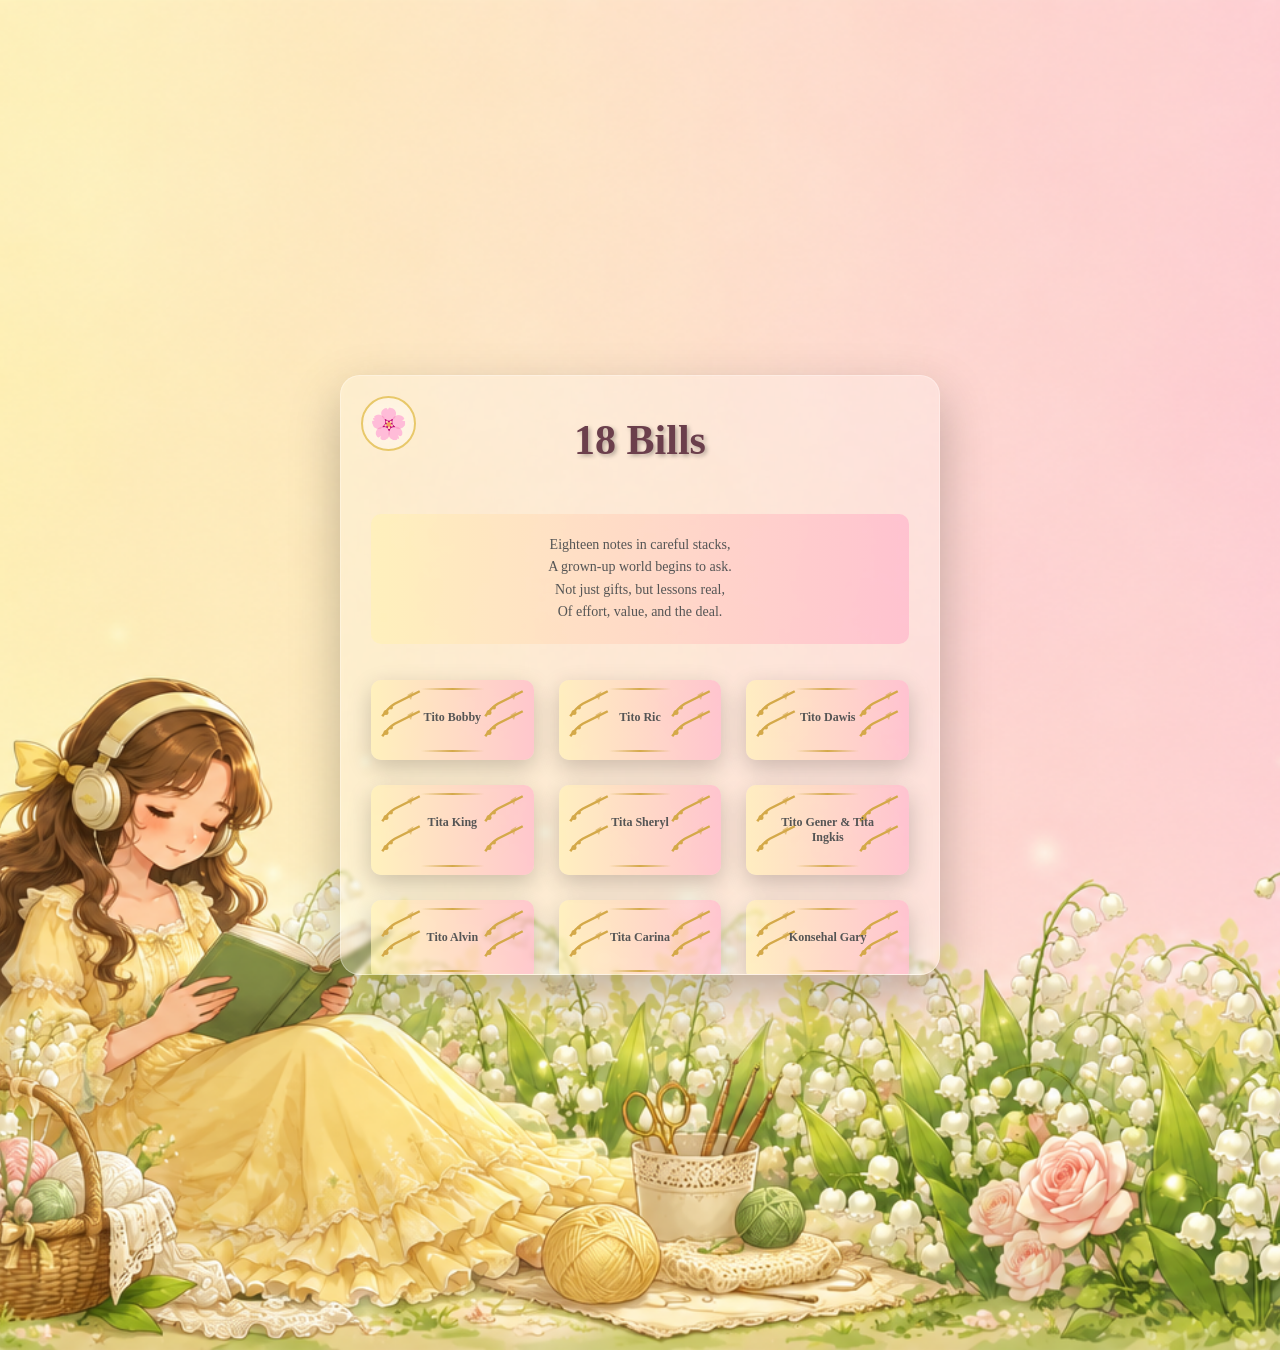
==== commit 44e2acd7: "Enhance styling and update guest names in bills.html Updated styles and guest names in bills.html. A" ====
--- a/bills.html
+++ b/bills.html
@@ -13,7 +13,12 @@
 
 body {
     font-family: 'Arial', sans-serif;
-    background: linear-gradient(135deg, #667eea 0%, #764ba2 100%);
+    background-image: url("garden.png");
+    background-size: cover;
+    background-position: center;
+    background-repeat: no-repeat;
+    height: 150vh;
+    margin: 0;
     min-height: 100vh;
     padding: 40px 20px;
 
@@ -30,7 +35,7 @@
 
 .guests-title {
     text-align: center;
-    color: white;
+    color: #6b3f4c;
     font-size: 42px;
     margin-bottom: 50px;
     text-shadow: 2px 2px 4px rgba(0, 0, 0, 0.3);
@@ -44,12 +49,32 @@
 
 .guest-card {
     position: relative;
-    background: white;
+background: linear-gradient(135deg, #fff2b2 0%, #ffaec9 100%);
     border-radius: 10px;
     padding: 30px 20px;
     min-height: 80px;
     box-shadow: 0 8px 25px rgba(0, 0, 0, 0.2);
     transition: all 0.3s ease;
+
+    animation: floatButton 3s ease-in-out infinite;
+
+    background: linear-gradient(
+        to right,
+        rgba(255, 242, 178, 0.6) 0%,
+        rgba(255, 174, 201, 0.6) 100%
+    );
+}
+
+@keyframes floatButton {
+    0% {
+        transform: translateY(0px);
+    }
+    50% {
+        transform: translateY(-6px);
+    }
+    100% {
+        transform: translateY(0px);
+    }
 }
 
 .guest-card:hover {
@@ -190,7 +215,12 @@
 
 body {
     font-family: 'Georgia', serif;
-    background: linear-gradient(135deg, #667eea 0%, #764ba2 100%);
+    background-image: url("garden.png");
+    background-size: cover;
+    background-position: center;
+    background-repeat: no-repeat;
+    height: 150vh;
+    margin: 0;
     min-height: 100vh;
     display: flex;
     justify-content: center;
@@ -317,6 +347,16 @@
     pointer-events: auto;
     transform: scale(1);
     position: relative;
+    width: 600px;
+
+    background: rgba(255, 255, 255, 0.25);
+    backdrop-filter: blur(2px);
+    -webkit-backdrop-filter: blur(12px);
+
+    border-radius: 20px;
+    border: 1px solid rgba(255, 255, 255, 0.3);
+
+    box-shadow: 0 20px 50px rgba(0, 0, 0, 0.25);
 }
 
 /* ========== CARD CONTENT ========== */
@@ -386,7 +426,7 @@
 
 .back-btn {
     background: #f0f0f0;
-    color: #764ba2;
+    color: black;
     position: absolute;
     top: 15px;
     left: 15px;
@@ -402,7 +442,7 @@
 
 .close-btn {
     background: transparent;
-    color: #764ba2;
+    color: #E8C86A;
     position: absolute;
     top: 15px;
     right: 15px;
@@ -410,13 +450,13 @@
     width: 40px;
     height: 40px;
     padding: 0;
-    border: 2px solid #764ba2;
+    border: 2px solid #E8C86A;
     border-radius: 50%;
 }
 
 .close-btn:hover {
-    background: #f0f0f0;
-    transform: rotate(90deg);
+    background: #fff2b2;
+    transform: rotate(360deg);
 }
 
 /* ========== GUESTS GRID ========== */
@@ -482,10 +522,15 @@
 }
 
 .detail-item {
-    background: rgba(102, 126, 234, 0.1);
-    padding: 20px;
+background: linear-gradient(
+        to right,
+        rgba(255, 242, 178, 0.6) 0%,
+        rgba(255, 174, 201, 0.6) 100%
+    );
+        padding: 20px;
     border-radius: 10px;
-    text-align: left;
+    text-align: center;
+    box-shadow: #333;
 }
 
 .detail-item h3 {
@@ -656,11 +701,11 @@
     background: rgba(255,255,255,0.2);
     backdrop-filter: blur(8px);
 
-    color: #7b2cbf;
+    color: #E8C86A;
     font-size:30px;
     font-weight: bold;
 
-    border: 2px solid #c77dff;
+    border: 2px solid #E8C86A;
 
     transition: all 0.4s ease;
 }
@@ -689,16 +734,23 @@
     </style>
 </head>
 <body>
-    <div class="card active" id="card-main">
-    <a href="eighteenth.html" class="close-btn">↓</a>
+    <div class="card active">
+    <a href="eighteenth.html" class="close-btn" target=_self title="Back to 18s">🌸</a>
     <div class="card-content">
     <div class="guests-container">
         <h1 class="guests-title">18 Bills</h1>
         
-        <p>Eighteen notes in careful stacks,<br>
+          <div class="details-section">
+                    <div class="detail-item">
+                        <p>Eighteen notes in careful stacks,<br>
             A grown-up world begins to ask.<br>
             Not just gifts, but lessons real,<br>
             Of effort, value, and the deal.</p>
+                    </div>
+            </div>
+
+        
+<br>
 <br>
         <div class="guests-list">
             <!-- Guest 1 -->
@@ -742,7 +794,7 @@
                     <div class="border-line vertical-right"></div>
                 </div>
                 <div class="guest-content">
-                    <p class="guest-name">Shanaiah</p>
+                    <p class="guest-name">Tito Bobby</p>
                 </div>
             </div>
         
@@ -787,7 +839,7 @@
                     <div class="border-line vertical-right"></div>
                 </div>
                 <div class="guest-content">
-                    <p class="guest-name">Ricky</p>
+                    <p class="guest-name">Tito Ric</p>
                 </div>
             </div>
 
@@ -832,7 +884,7 @@
                     <div class="border-line vertical-right"></div>
                 </div>
                 <div class="guest-content">
-                    <p class="guest-name">Nergel</p>
+                    <p class="guest-name">Tito Dawis</p>
                 </div>
             </div>
 
@@ -877,7 +929,7 @@
                     <div class="border-line vertical-right"></div>
                 </div>
                 <div class="guest-content">
-                    <p class="guest-name">Sharmaine</p>
+                    <p class="guest-name">Tita King</p>
                 </div>
             </div>
 
@@ -922,7 +974,7 @@
                     <div class="border-line vertical-right"></div>
                 </div>
                 <div class="guest-content">
-                    <p class="guest-name">Rein</p>
+                    <p class="guest-name">Tita Sheryl</p>
                 </div>
             </div>
 
@@ -967,7 +1019,7 @@
                     <div class="border-line vertical-right"></div>
                 </div>
                 <div class="guest-content">
-                    <p class="guest-name">Shane</p>
+                    <p class="guest-name">Tito Gener & Tita Ingkis</p>
                 </div>
             </div>
 
@@ -1012,7 +1064,7 @@
                     <div class="border-line vertical-right"></div>
                 </div>
                 <div class="guest-content">
-                    <p class="guest-name">Akira</p>
+                    <p class="guest-name">Tito Alvin</p>
                 </div>
             </div>
 
@@ -1057,7 +1109,7 @@
                     <div class="border-line vertical-right"></div>
                 </div>
                 <div class="guest-content">
-                    <p class="guest-name">Ricka Mae</p>
+                    <p class="guest-name">Tita Carina</p>
                 </div>
             </div>
 
@@ -1102,7 +1154,7 @@
                     <div class="border-line vertical-right"></div>
                 </div>
                 <div class="guest-content">
-                    <p class="guest-name">Janella</p>
+                    <p class="guest-name">Konsehal Gary</p>
                 </div>
             </div>
 
@@ -1147,7 +1199,7 @@
                     <div class="border-line vertical-right"></div>
                 </div>
                 <div class="guest-content">
-                    <p class="guest-name">Kyler</p>
+                    <p class="guest-name">Konsehal Romy</p>
                 </div>
             </div>
 
@@ -1192,7 +1244,7 @@
                     <div class="border-line vertical-right"></div>
                 </div>
                 <div class="guest-content">
-                    <p class="guest-name">Natasha</p>
+                    <p class="guest-name">Ninong Sonny & Ninang Mean</p>
                 </div>
             </div>
 
@@ -1237,7 +1289,7 @@
                     <div class="border-line vertical-right"></div>
                 </div>
                 <div class="guest-content">
-                    <p class="guest-name">Giselle</p>
+                    <p class="guest-name">Ninong Buddy</p>
                 </div>
             </div>
 
@@ -1282,7 +1334,7 @@
                     <div class="border-line vertical-right"></div>
                 </div>
                 <div class="guest-content">
-                    <p class="guest-name">Mary Shelle</p>
+                    <p class="guest-name">Lola Myrna</p>
                 </div>
             </div>
 
@@ -1327,7 +1379,7 @@
                     <div class="border-line vertical-right"></div>
                 </div>
                 <div class="guest-content">
-                    <p class="guest-name">Faith</p>
+                    <p class="guest-name">Lolo Sommy</p>
                 </div>
             </div>
 
@@ -1372,7 +1424,7 @@
                     <div class="border-line vertical-right"></div>
                 </div>
                 <div class="guest-content">
-                    <p class="guest-name">Argus</p>
+                    <p class="guest-name">Lola Milit</p>
                 </div>
             </div>
 
@@ -1417,7 +1469,7 @@
                     <div class="border-line vertical-right"></div>
                 </div>
                 <div class="guest-content">
-                    <p class="guest-name">Dominic</p>
+                    <p class="guest-name">Lolo Resting</p>
                 </div>
             </div>
 
@@ -1462,7 +1514,7 @@
                     <div class="border-line vertical-right"></div>
                 </div>
                 <div class="guest-content">
-                    <p class="guest-name">Bryan</p>
+                    <p class="guest-name">Lolo Kap</p>
                 </div>
             </div>
 
@@ -1507,13 +1559,18 @@
                     <div class="border-line vertical-right"></div>
                 </div>
                 <div class="guest-content">
-                    <p class="guest-name">Marvi</p>
+                    <p class="guest-name">Lolo Ramon</p>
                 </div>
             </div>
         </div>
     </div>
     <br>
-    <p>Thank you for the 18 bills and the support behind them. This gift means a lot, and I truly appreciate the trust and generosity it represents. The collected money will be used to support my college journey, helping me with expenses as I work toward my goals and future.</p>
+    <div class="details-section">
+                    <div class="detail-item">
+                        <p>Thank you for the 18 bills and the support behind them. This gift means a lot, and I truly appreciate the trust and generosity it represents. The collected money will be used to support my college journey, helping me with expenses as I work toward my goals and future.</p>
+                    </div>
+            </div>
+    
     </div>
     
     </div>
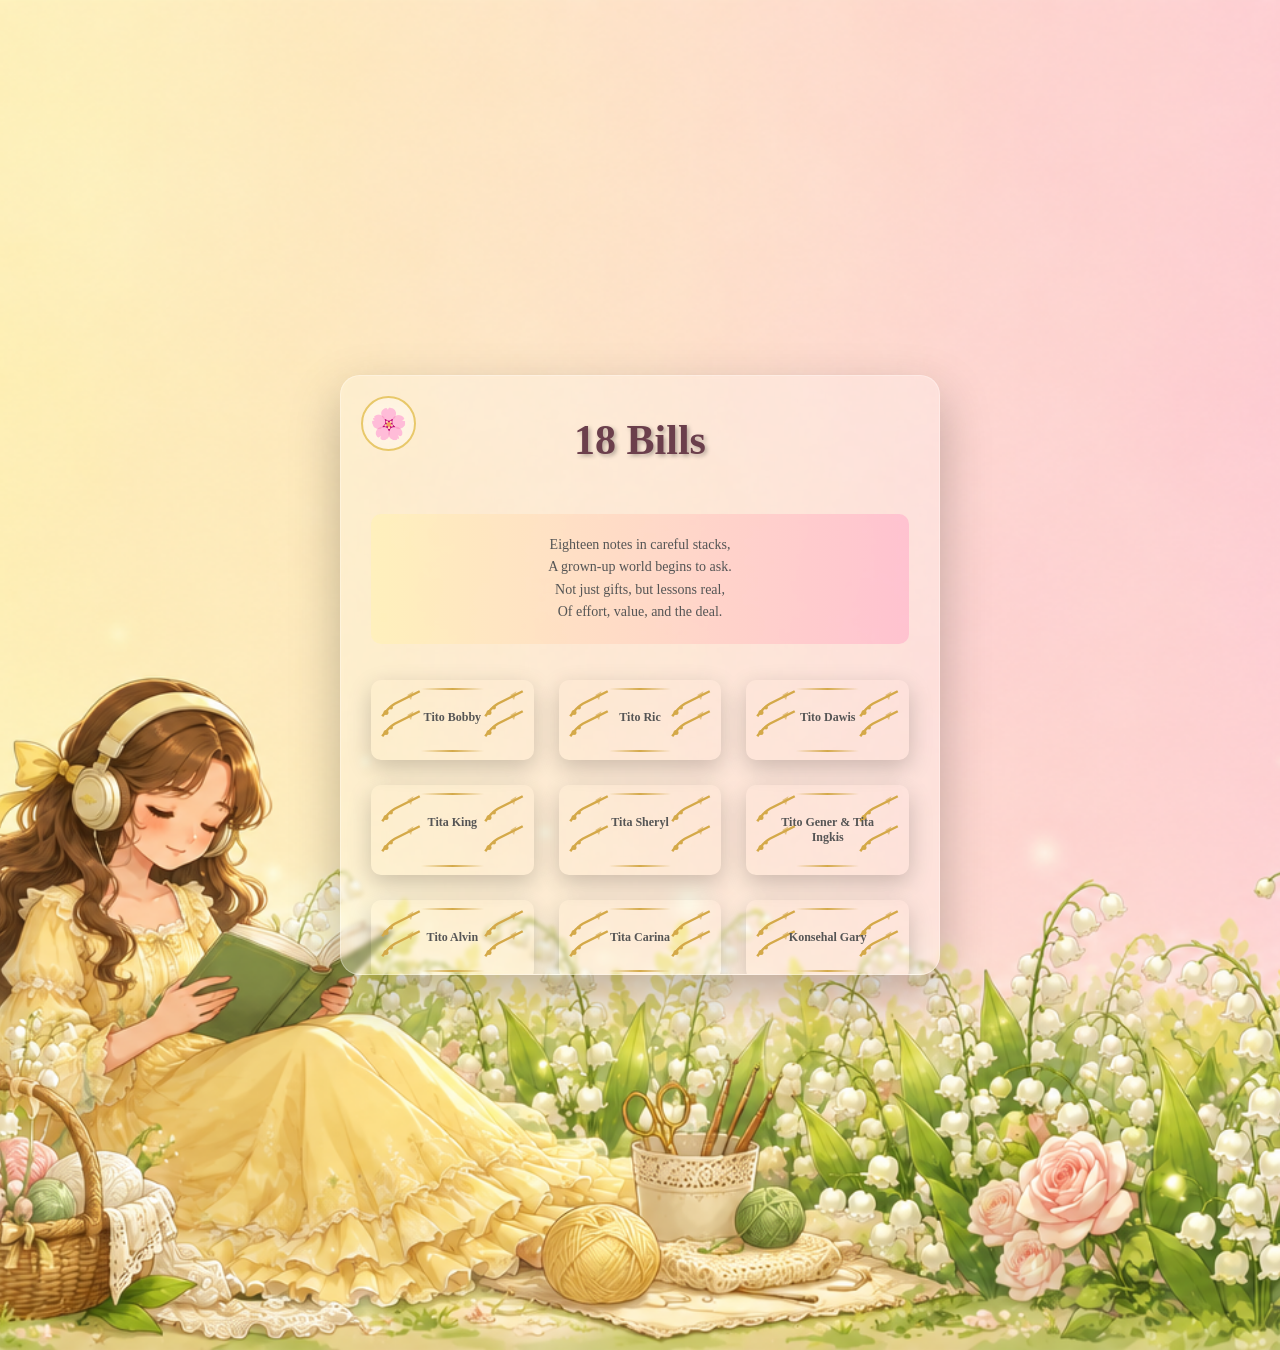
==== commit ffeab87b: "Change guest-card background to transparent Removed gradient background from guest-card class and se" ====
--- a/bills.html
+++ b/bills.html
@@ -49,7 +49,7 @@
 
 .guest-card {
     position: relative;
-background: linear-gradient(135deg, #fff2b2 0%, #ffaec9 100%);
+background: transparent;
     border-radius: 10px;
     padding: 30px 20px;
     min-height: 80px;
@@ -57,12 +57,6 @@
     transition: all 0.3s ease;
 
     animation: floatButton 3s ease-in-out infinite;
-
-    background: linear-gradient(
-        to right,
-        rgba(255, 242, 178, 0.6) 0%,
-        rgba(255, 174, 201, 0.6) 100%
-    );
 }
 
 @keyframes floatButton {
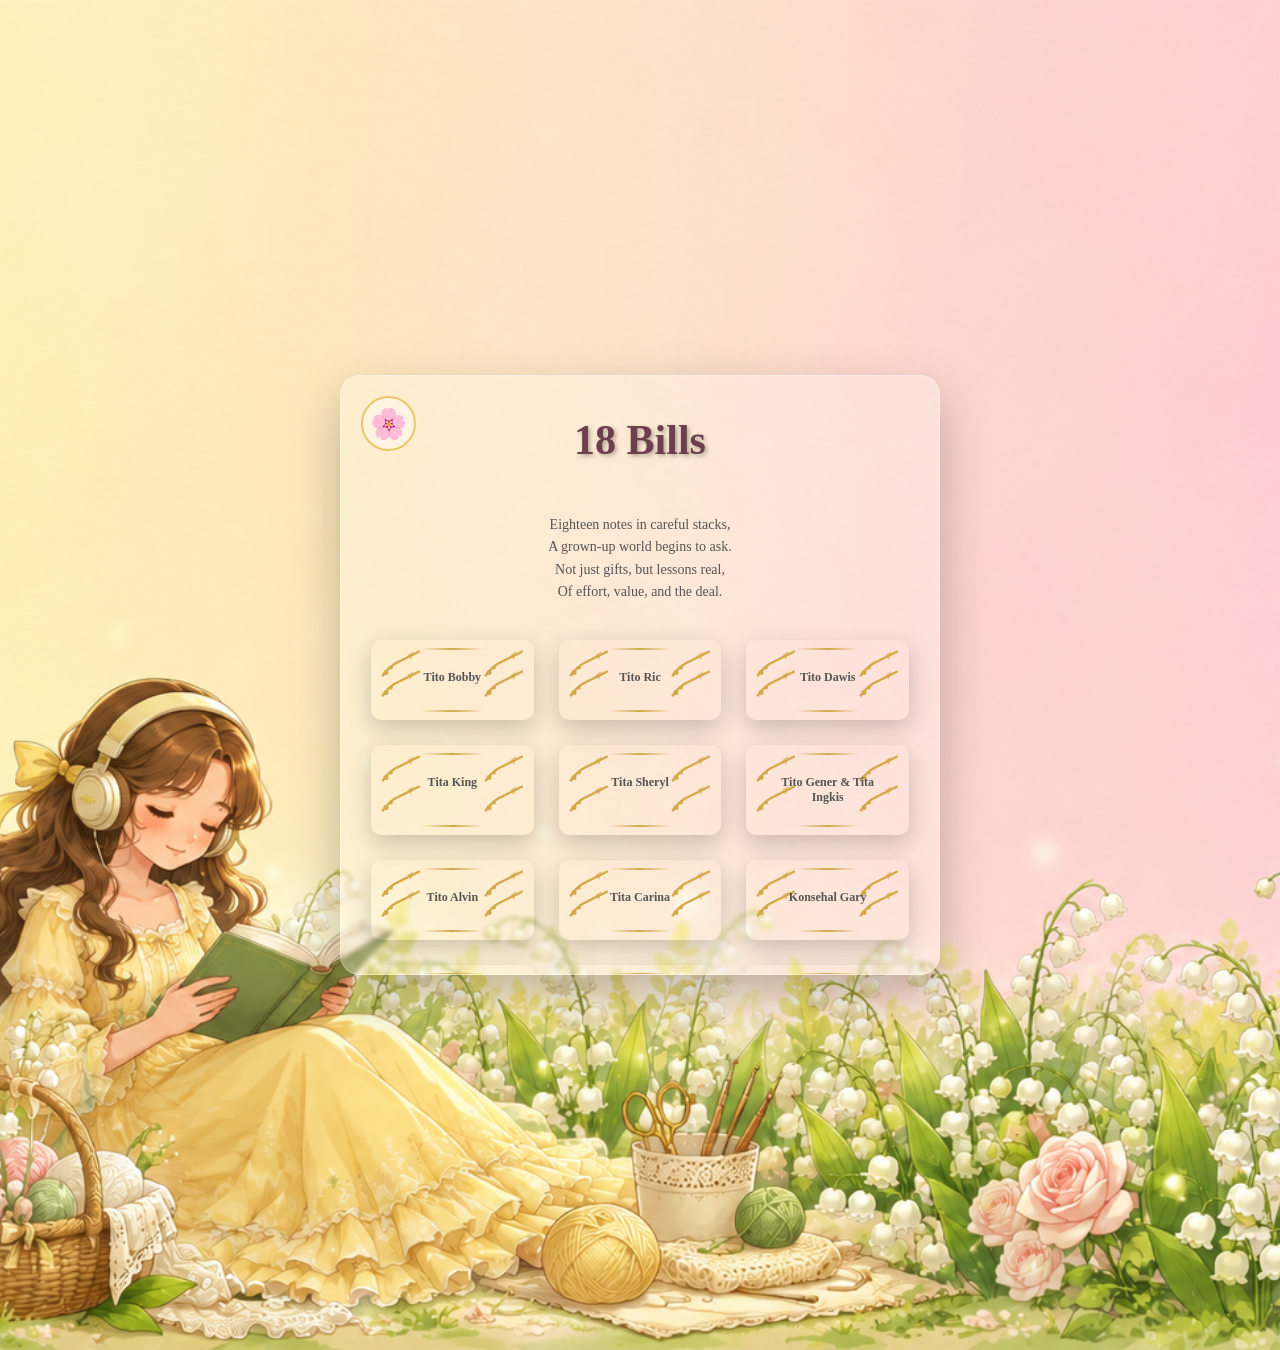
==== commit a2e1cc16: "Change detail-item background to transparent Removed gradient background and styling from detail-ite" ====
--- a/bills.html
+++ b/bills.html
@@ -516,15 +516,7 @@
 }
 
 .detail-item {
-background: linear-gradient(
-        to right,
-        rgba(255, 242, 178, 0.6) 0%,
-        rgba(255, 174, 201, 0.6) 100%
-    );
-        padding: 20px;
-    border-radius: 10px;
-    text-align: center;
-    box-shadow: #333;
+background: transparent
 }
 
 .detail-item h3 {
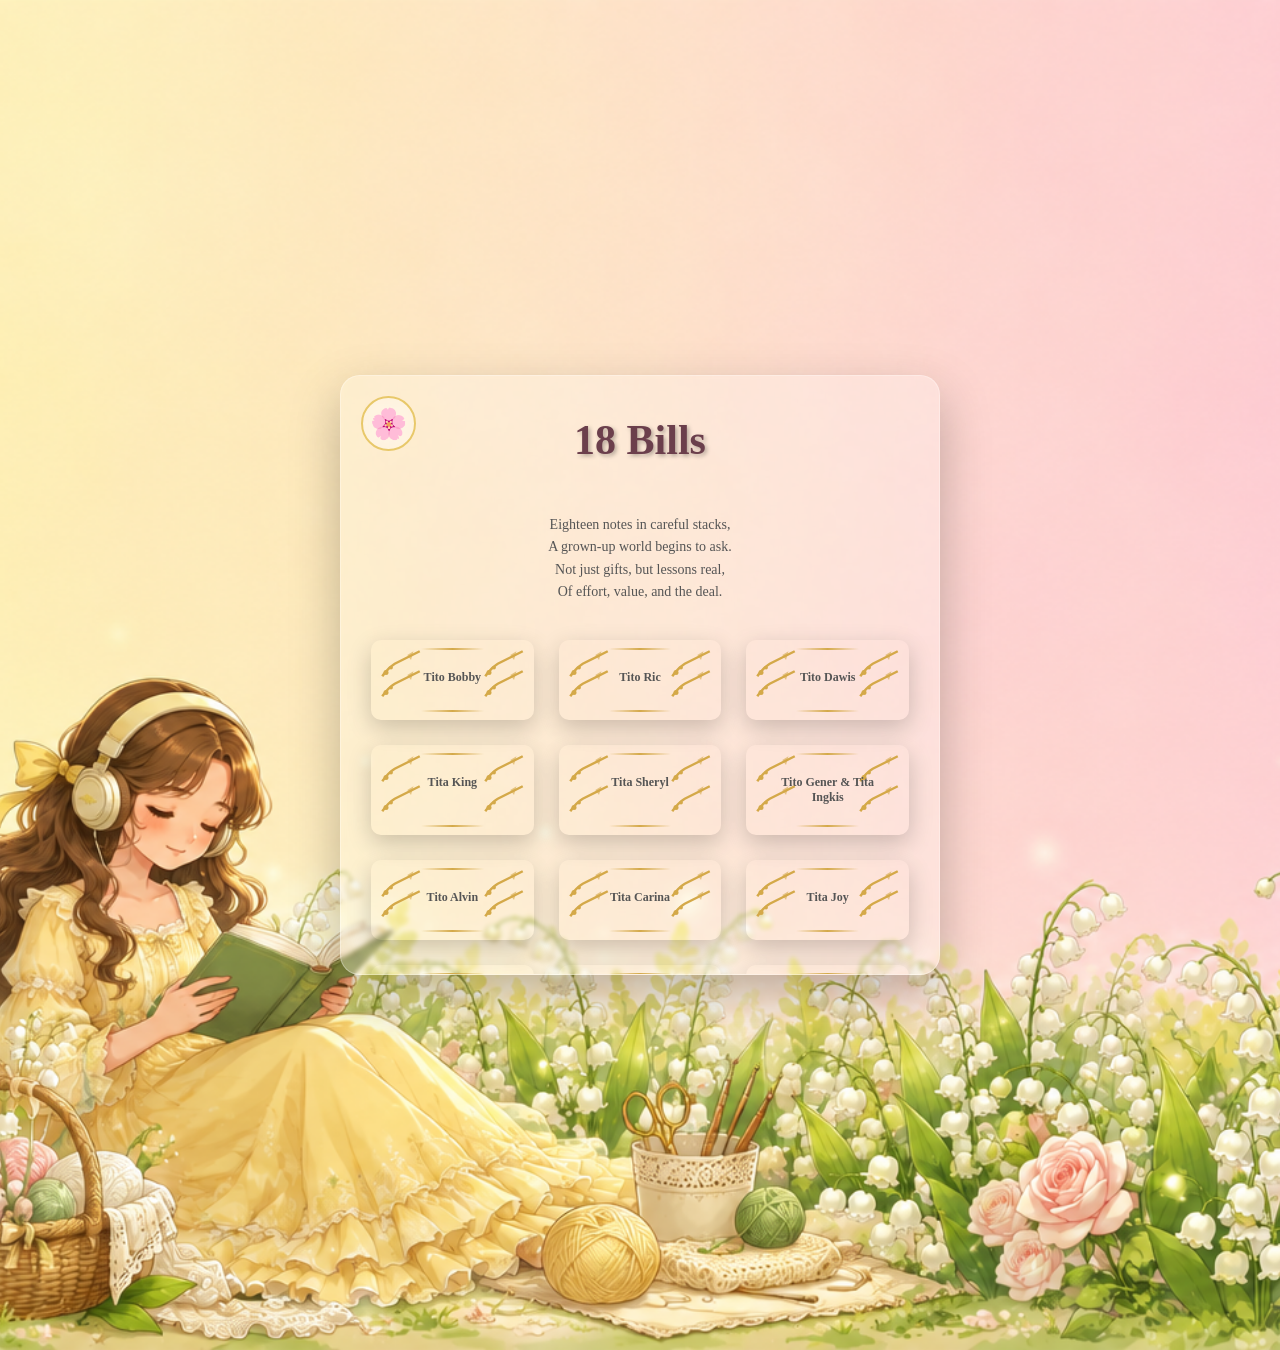
==== commit a64533cb: "Update guest names in bills.html" ====
--- a/bills.html
+++ b/bills.html
@@ -1140,52 +1140,52 @@
                     <div class="border-line vertical-right"></div>
                 </div>
                 <div class="guest-content">
+                    <p class="guest-name">Tita Joy</p>
+                </div>
+            </div>
+
+            <!-- Guest 6 -->
+            <div class="guest-card">
+                <div class="ornamental-border">
+                    <div class="corner top-left">
+                        <svg viewBox="0 0 40 40" class="corner-svg">
+                            <path d="M 35 5 Q 25 10 15 15 Q 10 18 5 25" fill="none" stroke="currentColor" stroke-width="2"/>
+                            <circle cx="8" cy="22" r="2" fill="currentColor"/>
+                            <circle cx="12" cy="18" r="1.5" fill="currentColor"/>
+                            <path d="M 25 8 L 30 5 L 28 12" fill="currentColor" opacity="0.6"/>
+                        </svg>
+                    </div>
+                    <div class="corner top-right">
+                        <svg viewBox="0 0 40 40" class="corner-svg">
+                            <path d="M 5 5 Q 15 10 25 15 Q 30 18 35 25" fill="none" stroke="currentColor" stroke-width="2"/>
+                            <circle cx="32" cy="22" r="2" fill="currentColor"/>
+                            <circle cx="28" cy="18" r="1.5" fill="currentColor"/>
+                            <path d="M 15 8 L 10 5 L 12 12" fill="currentColor" opacity="0.6"/>
+                        </svg>
+                    </div>
+                    <div class="corner bottom-left">
+                        <svg viewBox="0 0 40 40" class="corner-svg">
+                            <path d="M 35 35 Q 25 30 15 25 Q 10 22 5 15" fill="none" stroke="currentColor" stroke-width="2"/>
+                            <circle cx="8" cy="18" r="2" fill="currentColor"/>
+                            <circle cx="12" cy="22" r="1.5" fill="currentColor"/>
+                            <path d="M 25 32 L 30 35 L 28 28" fill="currentColor" opacity="0.6"/>
+                        </svg>
+                    </div>
+                    <div class="corner bottom-right">
+                        <svg viewBox="0 0 40 40" class="corner-svg">
+                            <path d="M 5 35 Q 15 30 25 25 Q 30 22 35 15" fill="none" stroke="currentColor" stroke-width="2"/>
+                            <circle cx="32" cy="18" r="2" fill="currentColor"/>
+                            <circle cx="28" cy="22" r="1.5" fill="currentColor"/>
+                            <path d="M 15 32 L 10 35 L 12 28" fill="currentColor" opacity="0.6"/>
+                        </svg>
+                    </div>
+                    <div class="border-line horizontal-top"></div>
+                    <div class="border-line horizontal-bottom"></div>
+                    <div class="border-line vertical-left"></div>
+                    <div class="border-line vertical-right"></div>
+                </div>
+                <div class="guest-content">
                     <p class="guest-name">Konsehal Gary</p>
-                </div>
-            </div>
-
-            <!-- Guest 6 -->
-            <div class="guest-card">
-                <div class="ornamental-border">
-                    <div class="corner top-left">
-                        <svg viewBox="0 0 40 40" class="corner-svg">
-                            <path d="M 35 5 Q 25 10 15 15 Q 10 18 5 25" fill="none" stroke="currentColor" stroke-width="2"/>
-                            <circle cx="8" cy="22" r="2" fill="currentColor"/>
-                            <circle cx="12" cy="18" r="1.5" fill="currentColor"/>
-                            <path d="M 25 8 L 30 5 L 28 12" fill="currentColor" opacity="0.6"/>
-                        </svg>
-                    </div>
-                    <div class="corner top-right">
-                        <svg viewBox="0 0 40 40" class="corner-svg">
-                            <path d="M 5 5 Q 15 10 25 15 Q 30 18 35 25" fill="none" stroke="currentColor" stroke-width="2"/>
-                            <circle cx="32" cy="22" r="2" fill="currentColor"/>
-                            <circle cx="28" cy="18" r="1.5" fill="currentColor"/>
-                            <path d="M 15 8 L 10 5 L 12 12" fill="currentColor" opacity="0.6"/>
-                        </svg>
-                    </div>
-                    <div class="corner bottom-left">
-                        <svg viewBox="0 0 40 40" class="corner-svg">
-                            <path d="M 35 35 Q 25 30 15 25 Q 10 22 5 15" fill="none" stroke="currentColor" stroke-width="2"/>
-                            <circle cx="8" cy="18" r="2" fill="currentColor"/>
-                            <circle cx="12" cy="22" r="1.5" fill="currentColor"/>
-                            <path d="M 25 32 L 30 35 L 28 28" fill="currentColor" opacity="0.6"/>
-                        </svg>
-                    </div>
-                    <div class="corner bottom-right">
-                        <svg viewBox="0 0 40 40" class="corner-svg">
-                            <path d="M 5 35 Q 15 30 25 25 Q 30 22 35 15" fill="none" stroke="currentColor" stroke-width="2"/>
-                            <circle cx="32" cy="18" r="2" fill="currentColor"/>
-                            <circle cx="28" cy="22" r="1.5" fill="currentColor"/>
-                            <path d="M 15 32 L 10 35 L 12 28" fill="currentColor" opacity="0.6"/>
-                        </svg>
-                    </div>
-                    <div class="border-line horizontal-top"></div>
-                    <div class="border-line horizontal-bottom"></div>
-                    <div class="border-line vertical-left"></div>
-                    <div class="border-line vertical-right"></div>
-                </div>
-                <div class="guest-content">
-                    <p class="guest-name">Konsehal Romy</p>
                 </div>
             </div>
 
